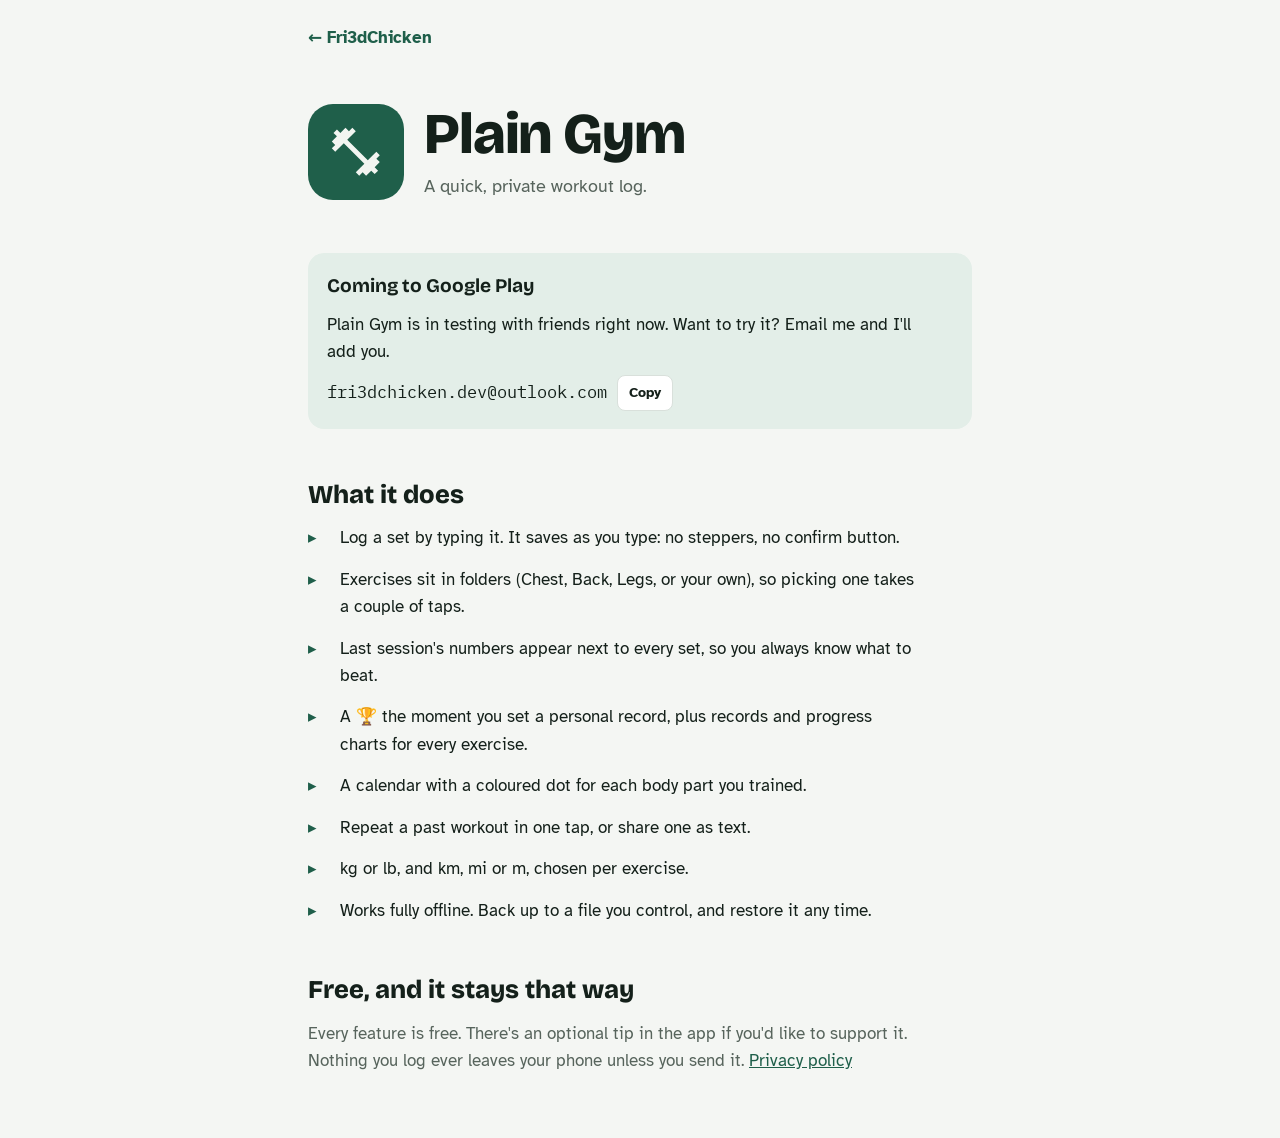
==== gym/index.html @ 0eec9093 "Make the site a developer profile with a Plain Gym page The home page says who Fri3dChicken is, why " ====
<!doctype html>
<html lang="en-AU">
<head>
<meta charset="utf-8">
<meta name="viewport" content="width=device-width, initial-scale=1">
<title>Plain Gym · Fri3dChicken</title>
<meta name="description" content="Plain Gym: a quick, private workout log. No ads, no paywalls, nothing collected.">
<meta property="og:title" content="Plain Gym">
<meta property="og:description" content="A quick, private workout log. No ads. No paywalls. Nothing collected.">
<meta property="og:image" content="https://fri3dchicken.github.io/icon-512.png">
<meta property="og:url" content="https://fri3dchicken.github.io/gym/">
<link rel="icon" href="../favicon.png">
<link rel="preconnect" href="https://fonts.googleapis.com">
<link rel="preconnect" href="https://fonts.gstatic.com" crossorigin>
<link rel="stylesheet" href="https://fonts.googleapis.com/css2?family=Atkinson+Hyperlegible:ital,wght@0,400;0,700;1,400&family=Bricolage+Grotesque:opsz,wght@12..96,500;12..96,800&family=IBM+Plex+Mono:wght@400;500&display=swap">
<link rel="stylesheet" href="../style.css">
</head>
<body>
<main class="wrap">
  <a class="back" href="../">← Fri3dChicken</a>
  <header class="app-head">
    <span class="icon big" aria-hidden="true"><svg viewBox="0 0 24 24"><path fill="#F2F5F1" d="M20.57 14.86L22 13.43 20.57 12 17 15.57 8.43 7 12 3.43 10.57 2 9.14 3.43 7.71 2 5.57 4.14 4.14 2.71 2.71 4.14l1.43 1.43L2 7.71l1.43 1.43L2 10.57 3.43 12 7 8.43 15.57 17 12 20.57 13.43 22l1.43-1.43L16.29 22l2.14-2.14 1.43 1.43 1.43-1.43-1.43-1.43L22 16.29z"/></svg></span>
    <div style="display:grid;gap:0.4rem;min-width:0">
      <h1>Plain Gym</h1>
      <p class="tagline muted">A quick, private workout log.</p>
    </div>
  </header>

  <section class="get" aria-labelledby="get-title">
    <strong id="get-title">Coming to Google Play</strong>
    <p>Plain Gym is in testing with friends right now. Want to try it? Email me and I'll add you.</p>
    <div class="email-row">
      <span class="email">fri3dchicken.dev@outlook.com</span>
      <button type="button" class="copy" data-copy="fri3dchicken.dev@outlook.com">Copy</button>
    </div>
  </section>

  <section aria-labelledby="features-title">
    <h2 id="features-title">What it does</h2>
    <ul class="features">
      <li><span>Log a set by typing it. It saves as you type: no steppers, no confirm button.</span></li>
      <li><span>Exercises sit in folders (Chest, Back, Legs, or your own), so picking one takes a couple of taps.</span></li>
      <li><span>Last session's numbers appear next to every set, so you always know what to beat.</span></li>
      <li><span>A 🏆 the moment you set a personal record, plus records and progress charts for every exercise.</span></li>
      <li><span>A calendar with a coloured dot for each body part you trained.</span></li>
      <li><span>Repeat a past workout in one tap, or share one as text.</span></li>
      <li><span>kg or lb, and km, mi or m, chosen per exercise.</span></li>
      <li><span>Works fully offline. Back up to a file you control, and restore it any time.</span></li>
    </ul>
  </section>

  <section aria-labelledby="free-title">
    <h2 id="free-title">Free, and it stays that way</h2>
    <p class="muted">Every feature is free. There's an optional tip in the app if you'd like to support it. Nothing you log ever leaves your phone unless you send it. <a href="../privacy.html">Privacy policy</a></p>
  </section>
</main>
<script src="../copy.js"></script>
</body>
</html>
---- style.css ----
/* Fri3dChicken · Plain. One narrow, letter-like column: a plain-spoken promise, the maker's reasons,
   a checkable permissions receipt, then the apps. Pine is the family colour; yolk marks the "3". */
:root {
  --bg: #f4f6f3;
  --surface: #ffffff;
  --fg: #14201a;
  --muted: #57645c;
  --line: #d9e0db;
  --pine: #1f5f4a;
  --pine-soft: #e3eee8;
  --yolk: #c98a12;
  --font-display: "Bricolage Grotesque", "Segoe UI", system-ui, sans-serif;
  --font-body: "Atkinson Hyperlegible", "Segoe UI", system-ui, sans-serif;
  --font-mono: "IBM Plex Mono", ui-monospace, Consolas, monospace;
  color-scheme: light;
}
@media (prefers-color-scheme: dark) {
  :root {
    --bg: #0e1411; --surface: #151d19; --fg: #e6ece8; --muted: #97a69d;
    --line: #25302a; --pine: #7cc4a8; --pine-soft: #1a2a23; --yolk: #f0b84a;
    color-scheme: dark;
  }
}

* { box-sizing: border-box; }
body {
  margin: 0;
  background: var(--bg);
  color: var(--fg);
  font-family: var(--font-body);
  font-size: 1.0625rem;
  line-height: 1.6;
}
.wrap {
  max-width: 44rem;
  margin: 0 auto;
  padding-inline: 1.25rem;
  padding-block: 1.5rem 4rem;
  display: grid;
  gap: 3.25rem;
}
a { color: var(--pine); }
a:focus-visible, button:focus-visible { outline: 3px solid var(--yolk); outline-offset: 3px; border-radius: 6px; }
h1, h2, h3 { font-family: var(--font-display); line-height: 1.08; text-wrap: balance; margin: 0; }
h2 { font-size: 1.6rem; font-weight: 800; }
h3 { font-size: 1.15rem; font-weight: 800; }
p, ul { margin: 0; max-width: 38rem; }
section { display: grid; gap: 1rem; }
.muted { color: var(--muted); }
.eyebrow { font-size: 0.8rem; letter-spacing: 0.1em; text-transform: uppercase; font-weight: 700; color: var(--muted); }
.eyebrow a { color: inherit; text-decoration: none; }
.three { color: var(--yolk); }

/* Home */
.hero { gap: 1.1rem; padding-top: 1.5rem; }
.hero h1 { font-size: clamp(2.6rem, 9vw, 4.4rem); font-weight: 800; letter-spacing: -0.02em; }
.hero h1 span { display: block; }
.hero .intro { font-size: 1.2rem; }
.why blockquote { margin: 0; padding-left: 1.1rem; border-left: 3px solid var(--pine); font-size: 1.12rem; max-width: 38rem; }
.promise-list { display: grid; gap: 1rem; grid-template-columns: repeat(auto-fit, minmax(min(100%, 12rem), 1fr)); }
.promise-list div { display: grid; gap: 0.35rem; align-content: start; }
.promise-list h3 { color: var(--pine); }

.receipt {
  font-family: var(--font-mono); font-size: 0.9rem;
  background: var(--surface); border: 1px dashed var(--line); border-radius: 10px;
  padding: 1rem 1.1rem; display: grid; gap: 0.35rem; max-width: 30rem;
}
.receipt .title { font-weight: 500; }
.receipt .row { display: flex; gap: 0.5rem; }
.receipt .row span:first-child { flex: 0 0 auto; }
.receipt .dots { flex: 1 1 auto; border-bottom: 1px dotted var(--muted); transform: translateY(-0.35em); min-width: 1rem; }
.receipt .val { color: var(--pine); flex: 0 0 auto; }
.receipt .note { color: var(--muted); font-family: var(--font-body); font-size: 0.85rem; margin-top: 0.35rem; }

.app-card {
  display: grid; grid-template-columns: auto 1fr; gap: 1rem; align-items: center;
  background: var(--surface); border: 1px solid var(--line); border-radius: 16px;
  padding: 1rem; text-decoration: none; color: inherit;
}
.app-card:hover { border-color: var(--pine); }
.app-card .body { display: grid; gap: 0.2rem; min-width: 0; }
.chip { justify-self: start; font-size: 0.78rem; font-weight: 700; color: var(--pine); background: var(--pine-soft); border-radius: 999px; padding: 0.1rem 0.6rem; }
/* The app icon keeps its own colours in either theme, as on a phone. */
.icon { width: 4rem; height: 4rem; border-radius: 26%; background: #1f5f4a; display: grid; place-items: center; flex: none; }
.icon svg { width: 60%; height: 60%; }
.icon.big { width: 6rem; height: 6rem; }

.contact { border-top: 1px solid var(--line); padding-top: 1.5rem; gap: 0.6rem; }
.email-row { display: flex; flex-wrap: wrap; align-items: center; gap: 0.6rem; }
.email { font-family: var(--font-mono); user-select: all; overflow-wrap: anywhere; }
.copy {
  font: inherit; font-size: 0.85rem; font-weight: 700; cursor: pointer;
  border: 1px solid var(--line); background: var(--surface); color: var(--fg);
  border-radius: 8px; padding: 0.3rem 0.7rem; min-height: 2.25rem;
}

/* App page */
.back { font-weight: 700; text-decoration: none; }
.app-head { display: flex; flex-wrap: wrap; gap: 1.25rem; align-items: center; }
.app-head h1 { font-size: clamp(2.4rem, 8vw, 3.6rem); font-weight: 800; letter-spacing: -0.02em; }
.app-head .tagline { font-size: 1.15rem; }
.get { background: var(--pine-soft); border-radius: 16px; padding: 1.1rem 1.2rem; gap: 0.6rem; }
.get strong { font-family: var(--font-display); font-size: 1.2rem; }
.features { display: grid; gap: 0.9rem; padding: 0; list-style: none; }
.features li { display: grid; grid-template-columns: 1.4rem 1fr; gap: 0.6rem; }
.features li::before { content: "▸"; color: var(--pine); font-weight: 700; }

/* Privacy policy */
.policy h1 { font-size: clamp(2.2rem, 7vw, 3rem); font-weight: 800; }
.policy h2 { font-size: 1.2rem; margin-top: 0.5rem; }
.policy ul { padding-left: 1.2rem; display: grid; gap: 0.5rem; }
.lede { font-size: 1.12rem; }
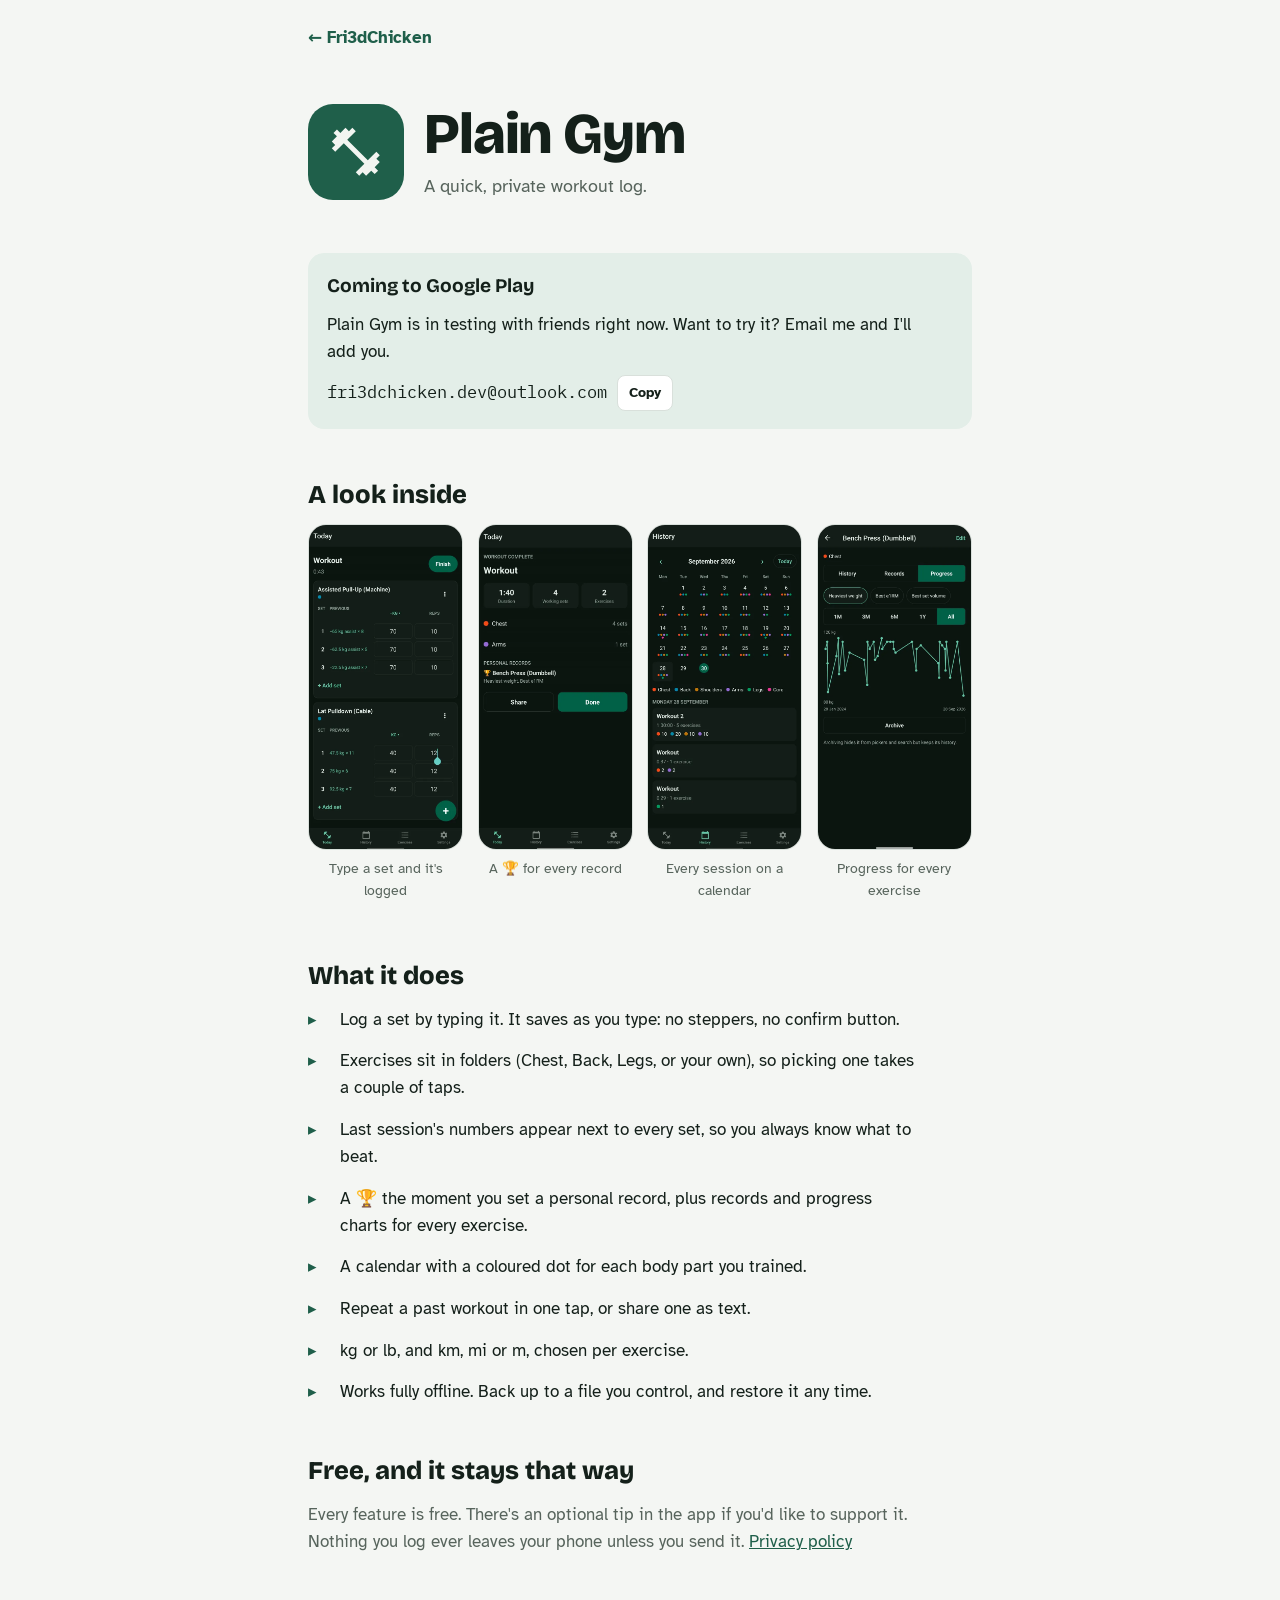
==== commit 9249dcab: "Add screenshots to the Plain Gym page Four shots from the app (a workout in progress, the summary wi" ====
--- a/gym/index.html
+++ b/gym/index.html
@@ -35,6 +35,28 @@
     </div>
   </section>
 
+  <section aria-labelledby="shots-title">
+    <h2 id="shots-title">A look inside</h2>
+    <div class="shots" tabindex="0" role="region" aria-label="Screenshots; scroll sideways for more">
+      <figure class="shot">
+        <img src="shots/today.webp" width="600" height="1269" loading="lazy" alt="Today tab mid-workout: two exercises with their sets typed in, and last session's numbers beside each set">
+        <figcaption>Type a set and it's logged</figcaption>
+      </figure>
+      <figure class="shot">
+        <img src="shots/summary.webp" width="600" height="1269" loading="lazy" alt="Workout summary: duration, working sets and exercises, the body parts trained, and a trophy for a dumbbell bench press record">
+        <figcaption>A 🏆 for every record</figcaption>
+      </figure>
+      <figure class="shot">
+        <img src="shots/history.webp" width="600" height="1269" loading="lazy" alt="History calendar for a month, with a coloured dot for each body part trained each day, and the workouts from one day listed below">
+        <figcaption>Every session on a calendar</figcaption>
+      </figure>
+      <figure class="shot">
+        <img src="shots/progress.webp" width="600" height="1269" loading="lazy" alt="Progress chart of the heaviest dumbbell bench press over two and a half years">
+        <figcaption>Progress for every exercise</figcaption>
+      </figure>
+    </div>
+  </section>
+
   <section aria-labelledby="features-title">
     <h2 id="features-title">What it does</h2>
     <ul class="features">
--- a/style.css
+++ b/style.css
@@ -40,7 +40,7 @@
   gap: 3.25rem;
 }
 a { color: var(--pine); }
-a:focus-visible, button:focus-visible { outline: 3px solid var(--yolk); outline-offset: 3px; border-radius: 6px; }
+a:focus-visible, button:focus-visible, .shots:focus-visible { outline: 3px solid var(--yolk); outline-offset: 3px; border-radius: 6px; }
 h1, h2, h3 { font-family: var(--font-display); line-height: 1.08; text-wrap: balance; margin: 0; }
 h2 { font-size: 1.6rem; font-weight: 800; }
 h3 { font-size: 1.15rem; font-weight: 800; }
@@ -102,6 +102,14 @@
 .app-head .tagline { font-size: 1.15rem; }
 .get { background: var(--pine-soft); border-radius: 16px; padding: 1.1rem 1.2rem; gap: 0.6rem; }
 .get strong { font-family: var(--font-display); font-size: 1.2rem; }
+/* Four across on a laptop; on a phone, two at a time with a sideways scroll. */
+.shots {
+  display: grid; grid-auto-flow: column; grid-auto-columns: minmax(9.5rem, 1fr);
+  gap: 0.9rem; overflow-x: auto; padding-bottom: 0.5rem; scroll-snap-type: x mandatory;
+}
+.shot { margin: 0; display: grid; gap: 0.5rem; align-content: start; scroll-snap-align: start; }
+.shot img { display: block; width: 100%; height: auto; border: 1px solid var(--line); border-radius: 18px; }
+.shot figcaption { color: var(--muted); font-size: 0.85rem; text-align: center; }
 .features { display: grid; gap: 0.9rem; padding: 0; list-style: none; }
 .features li { display: grid; grid-template-columns: 1.4rem 1fr; gap: 0.6rem; }
 .features li::before { content: "▸"; color: var(--pine); font-weight: 700; }
